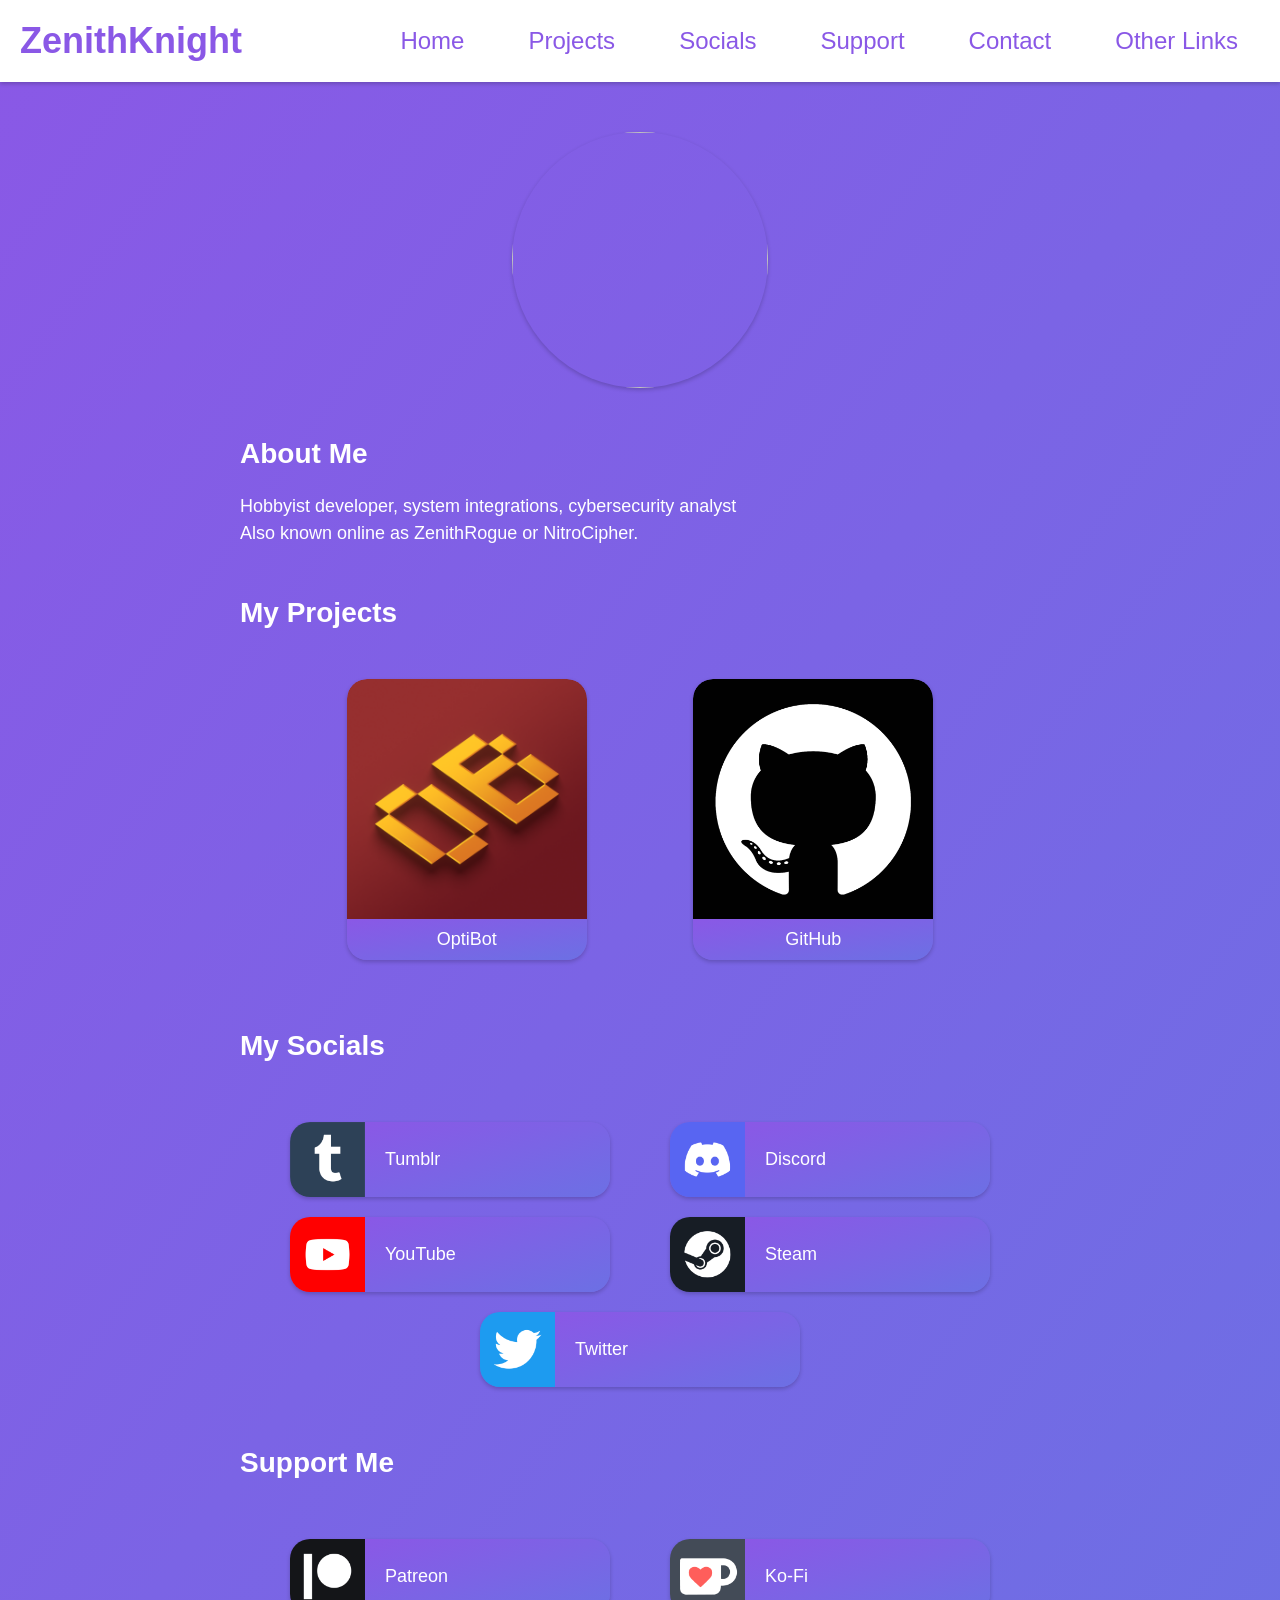
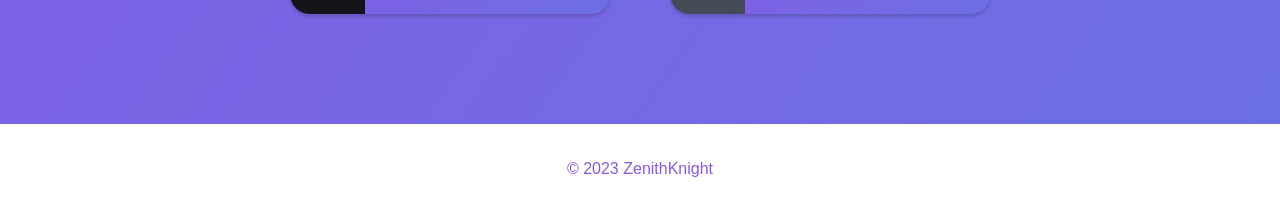
==== index.html @ 20928aa7 "Fix nav link to socials" ====
<html>
  <head>
    <link href="./style.css" rel="stylesheet" type="text/css"/>
    <link rel="icon" href="https://github.com/ZenithRogue.png?128">
    <meta charSet="UTF-8"/>
    <title>Zenith's Profile</title>
  </head>
  <body>
    <header>
      <h1>ZenithKnight</h1>
      <nav>
        <ul>
          <li><a href="#">Home</a></li>
          <li><a href="#projects">Projects</a></li>
          <li><a href="#socials">Socials</a></li>
          <li><a href="#support">Support</a></li>
          <li><a href="mailto:nitrocipher@gmail.com">Contact</a></li>
          <li><a href="https://ferret.page/Zenith">Other Links</a></li>
        </ul>
      </nav>
    </header>
    <main>
      <img class="profile-picture" src="https://github.com/ZenithRogue.png?size=1024">
      <h2>About Me</h2>
      <p>Hobbyist developer, system integrations, cybersecurity analyst
        Also known online as ZenithRogue or NitroCipher.</p>
      <h2 id="projects">My Projects</h2>
      <div class="projects-container">
        <div class="project-box">
          <img src="./assets/icons/optibot.png" alt="OptiBot Logo">
          <div class="project-footer">OptiBot</div>
          <div class="project-description">
            A moderation and utility bot for the
            <a href="https://optifine.net/discord">OptiFine Discord Server</a>
          </div>
        </div>
        <div class="project-box">
          <img src="./assets/icons/github.png" alt="GitHub Logo">
          <div class="project-footer">GitHub</div>
          <div class="project-description">
            You can find more miscellaneous projects by checking out my
            <a href="https://github.com/ZenithRogue">GitHub profile</a>
          </div>
        </div>
      </div>
      <h2 id="socials">My Socials</h2>
      <div class="social-container">
        <div class="social-box">
          <img alt="Tumblr Logo" src="./assets/icons/tumblr.png">
          <div class="social-label">Tumblr</div>
          <div class="social-description">
            My main social, lots of dorky posts: <a href="https://tumblr.com/zenithknight">@zenithknight</a>
          </div>
        </div>
        <div class="social-box">
          <img alt="Discord Logo" src="./assets/icons/discord.png">
          <div class="social-label">Discord</div>
          <div class="social-description">
            On Discord: <a href="https://discord.com">@zenithknight</a>
          </div>
        </div>
        <div class="social-box">
          <img alt="YouTube Logo" src="./assets/icons/youtube.png">
          <div class="social-label">YouTube</div>
          <div class="social-description">
            Post random videos here, that's about it: <a href="https://www.youtube.com/@zenithknight">@ZenithKnight</a>
          </div>
        </div>
        <div class="social-box">
          <img alt="Steam Logo" src="./assets/icons/steam.png">
          <div class="social-label">Steam</div>
          <div class="social-description">
            Buy me games, lol: <a href="https://steamcommunity.com/id/ZenithRogue/">@ZenithRogue</a>
          </div>
        </div>
        <div class="social-box">
          <img alt="Twitter Logo" src="./assets/icons/twitter.png">
          <div class="social-label">Twitter</div>
          <div class="social-description">
            Now defunct. Got tired of the melon man :/ <a href="https://twitter.com/zenithknight">@ZenithKnight</a>
          </div>
        </div>
      </div>
      <h2 id="support">Support Me</h2>
      <div class="social-container">
        <div class="social-box">
          <img alt="Patreon Logo" src="./assets/icons/patreon.png">
          <div class="social-label">Patreon</div>
          <div class="social-description">
            If you want to support me I guess: <a href="https://www.patreon.com/zenithknight">@ZenithKnight</a>
          </div>
        </div>
        <div class="social-box">
          <img alt="Ko-Fi Logo" src="./assets/icons/ko-fi.png">
          <div class="social-label">Ko-Fi</div>
          <div class="social-description">
            Buy me a coffee! <a href="https://ko-fi.com/zenithknight">@zenithknight</a>
          </div>
        </div>
      </div>
    </main>
    <footer>
      <p>© 2023 ZenithKnight</p>
    </footer>
  </body>
</html>
---- style.css ----
:root {
  --primary-color: #8a58e6;
  --secondary-color: #6c70e4;
  --light-color: #fff;
  --dark-color: rgba(0, 0, 0, 0.8);
  --box-shadow: 0 2px 4px rgba(0, 0, 0, 0.2);
  --border-radius: 20px;
  --transition-speed: all 0.3s ease-in-out;
  --gradient: linear-gradient(to bottom right, var(--primary-color), var(--secondary-color));
  font-family: "HelveticaNeue-Light", "Helvetica Neue Light", "Helvetica Neue", 
  Helvetica, Arial, "Lucida Grande", sans-serif;
}

* {
/*   border: 1px solid red; */
}

body {
  background: var(--gradient);
  color: var(--light-color);
  margin: 0;
}

header {
  padding: 20px;
  display: flex;
  justify-content: space-between;
  align-items: center;
  background: var(--light-color);
  box-shadow: var(--box-shadow);
}

a { 
  text-decoration: none;
  color:var(--primary-color); 
}

a:hover { 
  text-decoration: underline;
  color:var(--primary-color); 
}

header h1 {
  color: var(--primary-color);
  font-size: 36px;
  margin: 0;
}

nav ul {
  list-style: none;
  margin: 0;
  padding: 0;
  display: flex;
}

nav li {
  margin-left: 20px;
}

nav li:first-child {
  margin-left: 0;
}

nav a {
  color: var(--primary-color);
  text-decoration: none;
  font-size: 24px;
  border: 2px solid var(--light-color);
  border-radius: var(--border-radius);
  padding: 10px 20px;
  transition: var(--transition-speed);
}

nav a:hover {
  border-color: var(--primary-color);
  color: var(--primary-color);
}

main {
  padding: 50px;
  max-width: 800px;
  margin: 0 auto;
  min-height: calc(100% - 322px);
}

main .profile-picture {
  border-radius: 50%;
  width: 256px;
  height: auto;
  box-shadow: var(--box-shadow);
  margin: 0 auto;
  display: block;
}

main h2 {
  font-size: 28px;
  margin-top: 50px;
}

main p {
  font-size: 18px;
  line-height: 1.5;
  margin-bottom: 30px;
  white-space: pre-line;
}

.projects-container {
  display: flex;
  justify-content: space-evenly;
  margin-top: 50px;
  flex-wrap: wrap;
}

.project-box {
  border-radius: var(--border-radius);
  box-shadow: var(--box-shadow);
  width: 30%;
  position: relative;
  overflow: hidden;
  transition: var(--transition-speed);
  margin-bottom: 20px;
}

.project-box img {
  width: 100%;
  height: auto;
  display: block;
  border-radius: var(--border-radius) var(--border-radius) 0 0;
}

.project-footer {
  background: var(--gradient);;
  color: var(--light-color);
  font-size: 18px;
  padding: 10px 20px;
  border-radius: 0 0 var(--border-radius) var(--border-radius);
  text-align: center;
}

.project-description {
  background: var(--dark-color);
  color: var(--light-color);
  position: absolute;
  bottom: -100%;
  left: 0;
  right: 0;
  padding: 20px;
  transition: var(--transition-speed);
}

.project-description p {
  font-size: 16px;
  line-height: 1.5;
  margin: 0;
}

.project-box:hover {
  transform: translateY(-10px);
  box-shadow: 0 6px 12px rgba(0, 0, 0, 0.3);
}

.project-box:hover .project-description {
  bottom: 0;
}

.social-container {
  display: flex;
  justify-content: space-evenly;
  margin-top: 50px;
  flex-wrap: wrap;
}

.social-box {
  border-radius: var(--border-radius);
  overflow: hidden;
  display: flex;
  width: 40%;
  box-shadow: var(--box-shadow);
  position: relative;
  height: 75px;
  margin: 10px;
  transition: var(--transition-speed);
}

.social-box:hover {
  transform: translateY(-10px);
  box-shadow: 0 6px 12px rgba(0, 0, 0, 0.3);
}

.social-box img {
  height: 75px;
}

.social-label {
  background: var(--gradient);
  color: var(--light-color);
  width: 100%;
  padding: 10px 20px;
  font-size: 18px;
  align-items: center;
  display: flex;
}

.social-description {
  background: var(--dark-color);
  color: var(--light-color);
  position: absolute;
  bottom: -150%;
  left: 0;
  right: 0;
  padding: 20px;
  transition: var(--transition-speed);
}

.social-box:hover .social-description {
  bottom: 0;
}

footer {
  background: var(--light-color);
  color: var(--primary-color);
  font-size: 16px;
  padding: 20px;
  text-align: center;
  margin-top: 50px;
}

footer a {
  color: var(--light-color);
  text-decoration: none;
  border-bottom: 1px solid var(--light-color);
  transition: var(--transition-speed);
}

footer a:hover {
  color: var(--secondary-color);
  border-bottom: 1px solid var(--secondary-color);
}
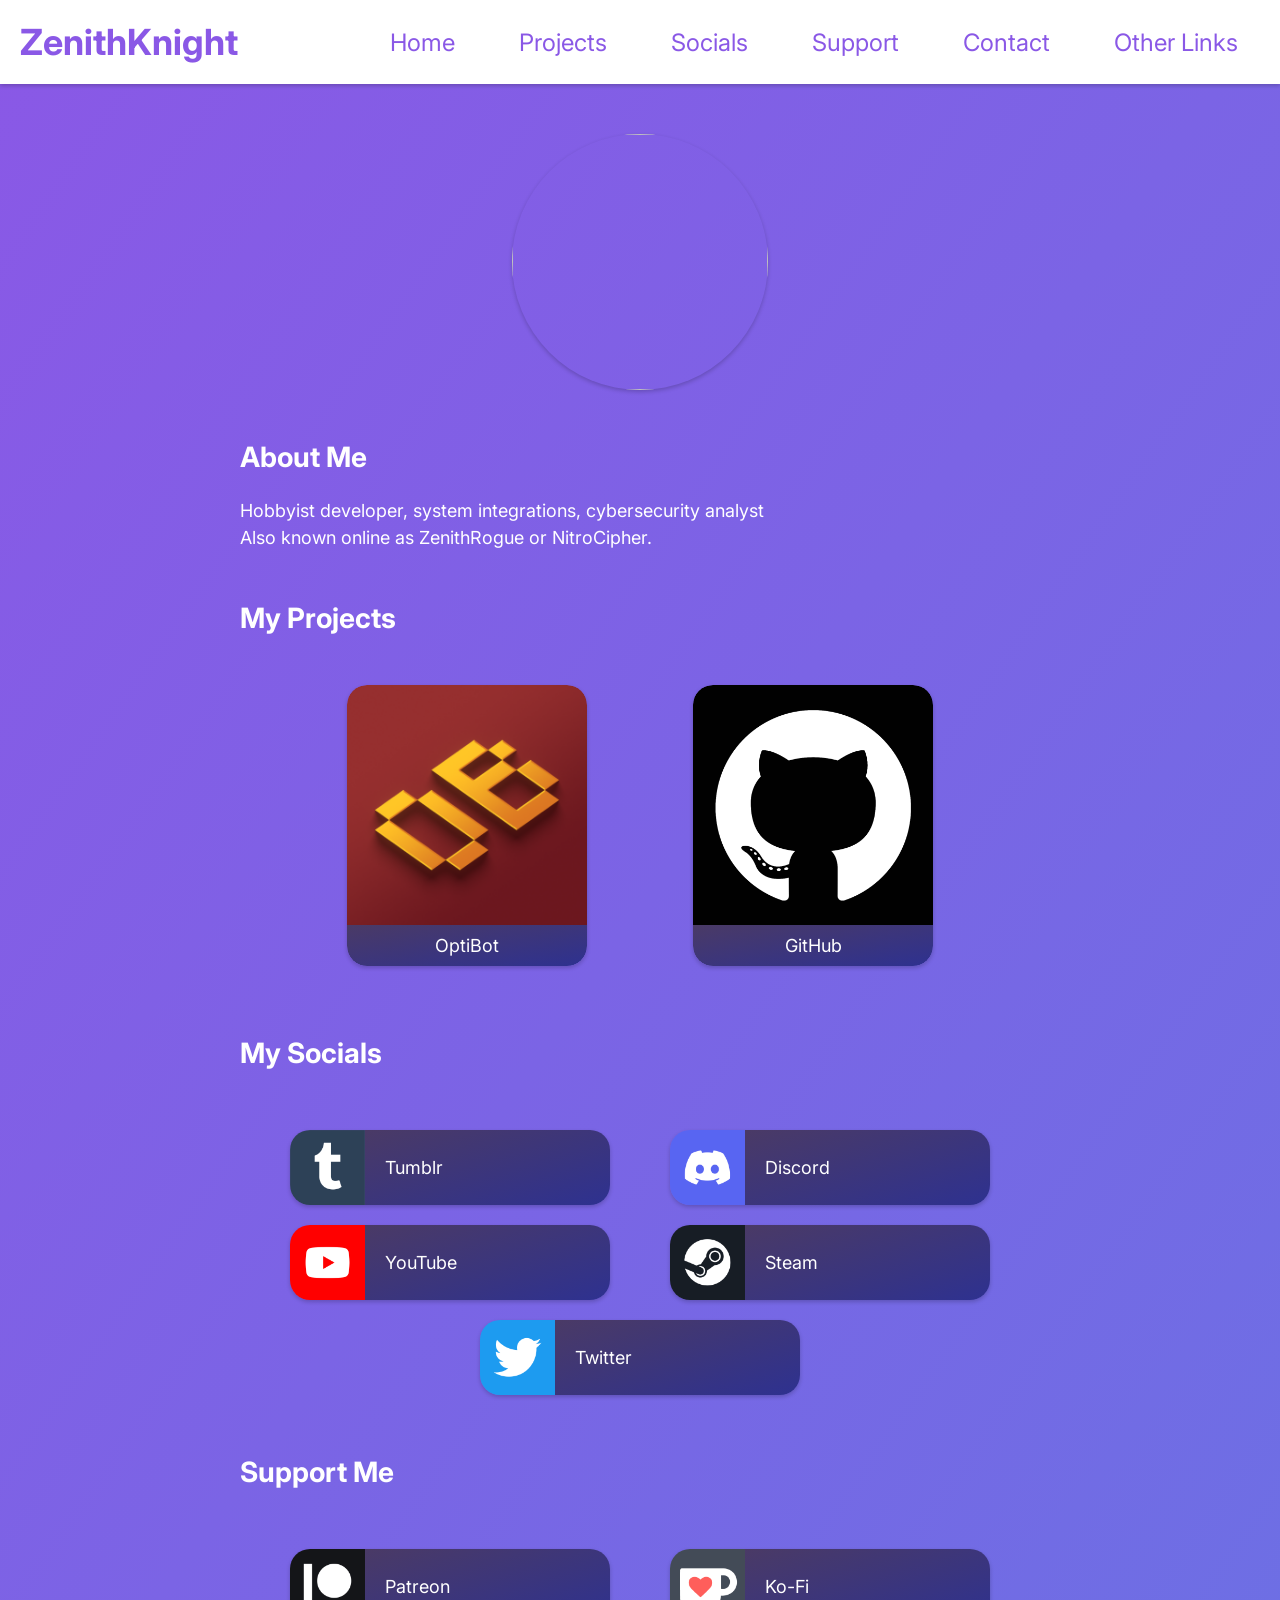
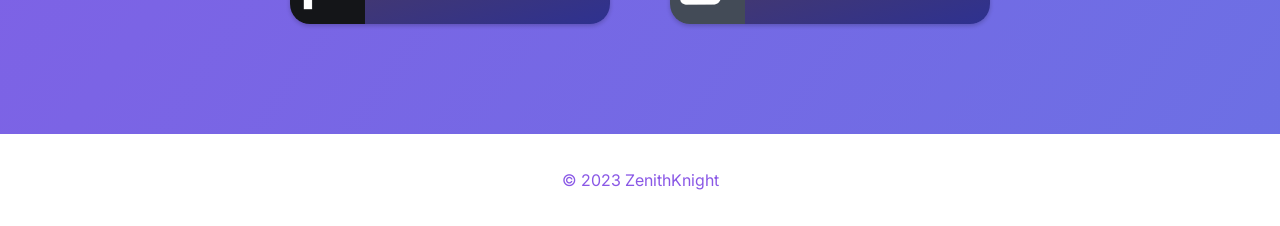
==== commit ce5ed246: "Fonts" ====
--- a/index.html
+++ b/index.html
@@ -1,6 +1,9 @@
 <html>
   <head>
     <link href="./style.css" rel="stylesheet" type="text/css"/>
+    <link rel="preconnect" href="https://fonts.googleapis.com">
+    <link rel="preconnect" href="https://fonts.gstatic.com" crossorigin>
+    <link href="https://fonts.googleapis.com/css2?family=Inter:wght@300;700&display=swap" rel="stylesheet">
     <link rel="icon" href="https://github.com/ZenithRogue.png?128">
     <meta charSet="UTF-8"/>
     <title>Zenith's Profile</title>
--- a/style.css
+++ b/style.css
@@ -1,238 +1,238 @@
-:root {
-  --primary-color: #8a58e6;
-  --secondary-color: #6c70e4;
-  --light-color: #fff;
-  --dark-color: rgba(0, 0, 0, 0.8);
-  --box-shadow: 0 2px 4px rgba(0, 0, 0, 0.2);
-  --border-radius: 20px;
-  --transition-speed: all 0.3s ease-in-out;
-  --gradient: linear-gradient(to bottom right, var(--primary-color), var(--secondary-color));
-  font-family: "HelveticaNeue-Light", "Helvetica Neue Light", "Helvetica Neue", 
-  Helvetica, Arial, "Lucida Grande", sans-serif;
-}
-
-* {
-/*   border: 1px solid red; */
-}
-
-body {
-  background: var(--gradient);
-  color: var(--light-color);
-  margin: 0;
-}
-
-header {
-  padding: 20px;
-  display: flex;
-  justify-content: space-between;
-  align-items: center;
-  background: var(--light-color);
-  box-shadow: var(--box-shadow);
-}
-
-a { 
-  text-decoration: none;
-  color:var(--primary-color); 
-}
-
-a:hover { 
-  text-decoration: underline;
-  color:var(--primary-color); 
-}
-
-header h1 {
-  color: var(--primary-color);
-  font-size: 36px;
-  margin: 0;
-}
-
-nav ul {
-  list-style: none;
-  margin: 0;
-  padding: 0;
-  display: flex;
-}
-
-nav li {
-  margin-left: 20px;
-}
-
-nav li:first-child {
-  margin-left: 0;
-}
-
-nav a {
-  color: var(--primary-color);
-  text-decoration: none;
-  font-size: 24px;
-  border: 2px solid var(--light-color);
-  border-radius: var(--border-radius);
-  padding: 10px 20px;
-  transition: var(--transition-speed);
-}
-
-nav a:hover {
-  border-color: var(--primary-color);
-  color: var(--primary-color);
-}
-
-main {
-  padding: 50px;
-  max-width: 800px;
-  margin: 0 auto;
-  min-height: calc(100% - 322px);
-}
-
-main .profile-picture {
-  border-radius: 50%;
-  width: 256px;
-  height: auto;
-  box-shadow: var(--box-shadow);
-  margin: 0 auto;
-  display: block;
-}
-
-main h2 {
-  font-size: 28px;
-  margin-top: 50px;
-}
-
-main p {
-  font-size: 18px;
-  line-height: 1.5;
-  margin-bottom: 30px;
-  white-space: pre-line;
-}
-
-.projects-container {
-  display: flex;
-  justify-content: space-evenly;
-  margin-top: 50px;
-  flex-wrap: wrap;
-}
-
-.project-box {
-  border-radius: var(--border-radius);
-  box-shadow: var(--box-shadow);
-  width: 30%;
-  position: relative;
-  overflow: hidden;
-  transition: var(--transition-speed);
-  margin-bottom: 20px;
-}
-
-.project-box img {
-  width: 100%;
-  height: auto;
-  display: block;
-  border-radius: var(--border-radius) var(--border-radius) 0 0;
-}
-
-.project-footer {
-  background: var(--gradient);;
-  color: var(--light-color);
-  font-size: 18px;
-  padding: 10px 20px;
-  border-radius: 0 0 var(--border-radius) var(--border-radius);
-  text-align: center;
-}
-
-.project-description {
-  background: var(--dark-color);
-  color: var(--light-color);
-  position: absolute;
-  bottom: -100%;
-  left: 0;
-  right: 0;
-  padding: 20px;
-  transition: var(--transition-speed);
-}
-
-.project-description p {
-  font-size: 16px;
-  line-height: 1.5;
-  margin: 0;
-}
-
-.project-box:hover {
-  transform: translateY(-10px);
-  box-shadow: 0 6px 12px rgba(0, 0, 0, 0.3);
-}
-
-.project-box:hover .project-description {
-  bottom: 0;
-}
-
-.social-container {
-  display: flex;
-  justify-content: space-evenly;
-  margin-top: 50px;
-  flex-wrap: wrap;
-}
-
-.social-box {
-  border-radius: var(--border-radius);
-  overflow: hidden;
-  display: flex;
-  width: 40%;
-  box-shadow: var(--box-shadow);
-  position: relative;
-  height: 75px;
-  margin: 10px;
-  transition: var(--transition-speed);
-}
-
-.social-box:hover {
-  transform: translateY(-10px);
-  box-shadow: 0 6px 12px rgba(0, 0, 0, 0.3);
-}
-
-.social-box img {
-  height: 75px;
-}
-
-.social-label {
-  background: var(--gradient);
-  color: var(--light-color);
-  width: 100%;
-  padding: 10px 20px;
-  font-size: 18px;
-  align-items: center;
-  display: flex;
-}
-
-.social-description {
-  background: var(--dark-color);
-  color: var(--light-color);
-  position: absolute;
-  bottom: -150%;
-  left: 0;
-  right: 0;
-  padding: 20px;
-  transition: var(--transition-speed);
-}
-
-.social-box:hover .social-description {
-  bottom: 0;
-}
-
-footer {
-  background: var(--light-color);
-  color: var(--primary-color);
-  font-size: 16px;
-  padding: 20px;
-  text-align: center;
-  margin-top: 50px;
-}
-
-footer a {
-  color: var(--light-color);
-  text-decoration: none;
-  border-bottom: 1px solid var(--light-color);
-  transition: var(--transition-speed);
-}
-
-footer a:hover {
-  color: var(--secondary-color);
-  border-bottom: 1px solid var(--secondary-color);
-}
+:root {
+  --primary-color: #8a58e6;
+  --secondary-color: #6c70e4;
+  --light-color: #fff;
+  --dark-color: rgba(0, 0, 0, 0.8);
+  --box-shadow: 0 2px 4px rgba(0, 0, 0, 0.2);
+  --border-radius: 20px;
+  --transition-speed: all 0.3s ease-in-out;
+  --gradient: linear-gradient(to bottom right, var(--primary-color), var(--secondary-color));
+  --dark-gradient: linear-gradient(to bottom right, #4a3a66, #2e3190);
+  font-family: "Inter", "HelveticaNeue-Light", "Helvetica Neue Light", "Helvetica Neue", Helvetica, Arial, "Lucida Grande", sans-serif;*/
+}
+
+* {
+/*   border: 1px solid red; */
+}
+
+body {
+  background: var(--gradient);
+  color: var(--light-color);
+  margin: 0;
+}
+
+header {
+  padding: 20px;
+  display: flex;
+  justify-content: space-between;
+  align-items: center;
+  background: var(--light-color);
+  box-shadow: var(--box-shadow);
+}
+
+a { 
+  text-decoration: none;
+  color:var(--primary-color); 
+}
+
+a:hover { 
+  text-decoration: underline;
+  color:var(--primary-color); 
+}
+
+header h1 {
+  color: var(--primary-color);
+  font-size: 36px;
+  margin: 0;
+}
+
+nav ul {
+  list-style: none;
+  margin: 0;
+  padding: 0;
+  display: flex;
+}
+
+nav li {
+  margin-left: 20px;
+}
+
+nav li:first-child {
+  margin-left: 0;
+}
+
+nav a {
+  color: var(--primary-color);
+  text-decoration: none;
+  font-size: 24px;
+  border: 2px solid var(--light-color);
+  border-radius: var(--border-radius);
+  padding: 10px 20px;
+  transition: var(--transition-speed);
+}
+
+nav a:hover {
+  border-color: var(--primary-color);
+  color: var(--primary-color);
+}
+
+main {
+  padding: 50px;
+  max-width: 800px;
+  margin: 0 auto;
+  min-height: calc(100% - 322px);
+}
+
+main .profile-picture {
+  border-radius: 50%;
+  width: 256px;
+  height: auto;
+  box-shadow: var(--box-shadow);
+  margin: 0 auto;
+  display: block;
+}
+
+main h2 {
+  font-size: 28px;
+  margin-top: 50px;
+}
+
+main p {
+  font-size: 18px;
+  line-height: 1.5;
+  margin-bottom: 30px;
+  white-space: pre-line;
+}
+
+.projects-container {
+  display: flex;
+  justify-content: space-evenly;
+  margin-top: 50px;
+  flex-wrap: wrap;
+}
+
+.project-box {
+  border-radius: var(--border-radius);
+  box-shadow: var(--box-shadow);
+  width: 30%;
+  position: relative;
+  overflow: hidden;
+  transition: var(--transition-speed);
+  margin-bottom: 20px;
+}
+
+.project-box img {
+  width: 100%;
+  height: auto;
+  display: block;
+  border-radius: var(--border-radius) var(--border-radius) 0 0;
+}
+
+.project-footer {
+  background: var(--dark-gradient);;
+  color: var(--light-color);
+  font-size: 18px;
+  padding: 10px 20px;
+  border-radius: 0 0 var(--border-radius) var(--border-radius);
+  text-align: center;
+}
+
+.project-description {
+  background: var(--dark-color);
+  color: var(--light-color);
+  position: absolute;
+  bottom: -100%;
+  left: 0;
+  right: 0;
+  padding: 20px;
+  transition: var(--transition-speed);
+}
+
+.project-description p {
+  font-size: 16px;
+  line-height: 1.5;
+  margin: 0;
+}
+
+.project-box:hover {
+  transform: translateY(-10px);
+  box-shadow: 0 6px 12px rgba(0, 0, 0, 0.3);
+}
+
+.project-box:hover .project-description {
+  bottom: 0;
+}
+
+.social-container {
+  display: flex;
+  justify-content: space-evenly;
+  margin-top: 50px;
+  flex-wrap: wrap;
+}
+
+.social-box {
+  border-radius: var(--border-radius);
+  overflow: hidden;
+  display: flex;
+  width: 40%;
+  box-shadow: var(--box-shadow);
+  position: relative;
+  height: 75px;
+  margin: 10px;
+  transition: var(--transition-speed);
+}
+
+.social-box:hover {
+  transform: translateY(-10px);
+  box-shadow: 0 6px 12px rgba(0, 0, 0, 0.3);
+}
+
+.social-box img {
+  height: 75px;
+}
+
+.social-label {
+  background: var(--dark-gradient);
+  color: var(--light-color);
+  width: 100%;
+  padding: 10px 20px;
+  font-size: 18px;
+  align-items: center;
+  display: flex;
+}
+
+.social-description {
+  background: var(--dark-color);
+  color: var(--light-color);
+  position: absolute;
+  bottom: -150%;
+  left: 0;
+  right: 0;
+  padding: 20px;
+  transition: var(--transition-speed);
+}
+
+.social-box:hover .social-description {
+  bottom: 0;
+}
+
+footer {
+  background: var(--light-color);
+  color: var(--primary-color);
+  font-size: 16px;
+  padding: 20px;
+  text-align: center;
+  margin-top: 50px;
+}
+
+footer a {
+  color: var(--light-color);
+  text-decoration: none;
+  border-bottom: 1px solid var(--light-color);
+  transition: var(--transition-speed);
+}
+
+footer a:hover {
+  color: var(--secondary-color);
+  border-bottom: 1px solid var(--secondary-color);
+}
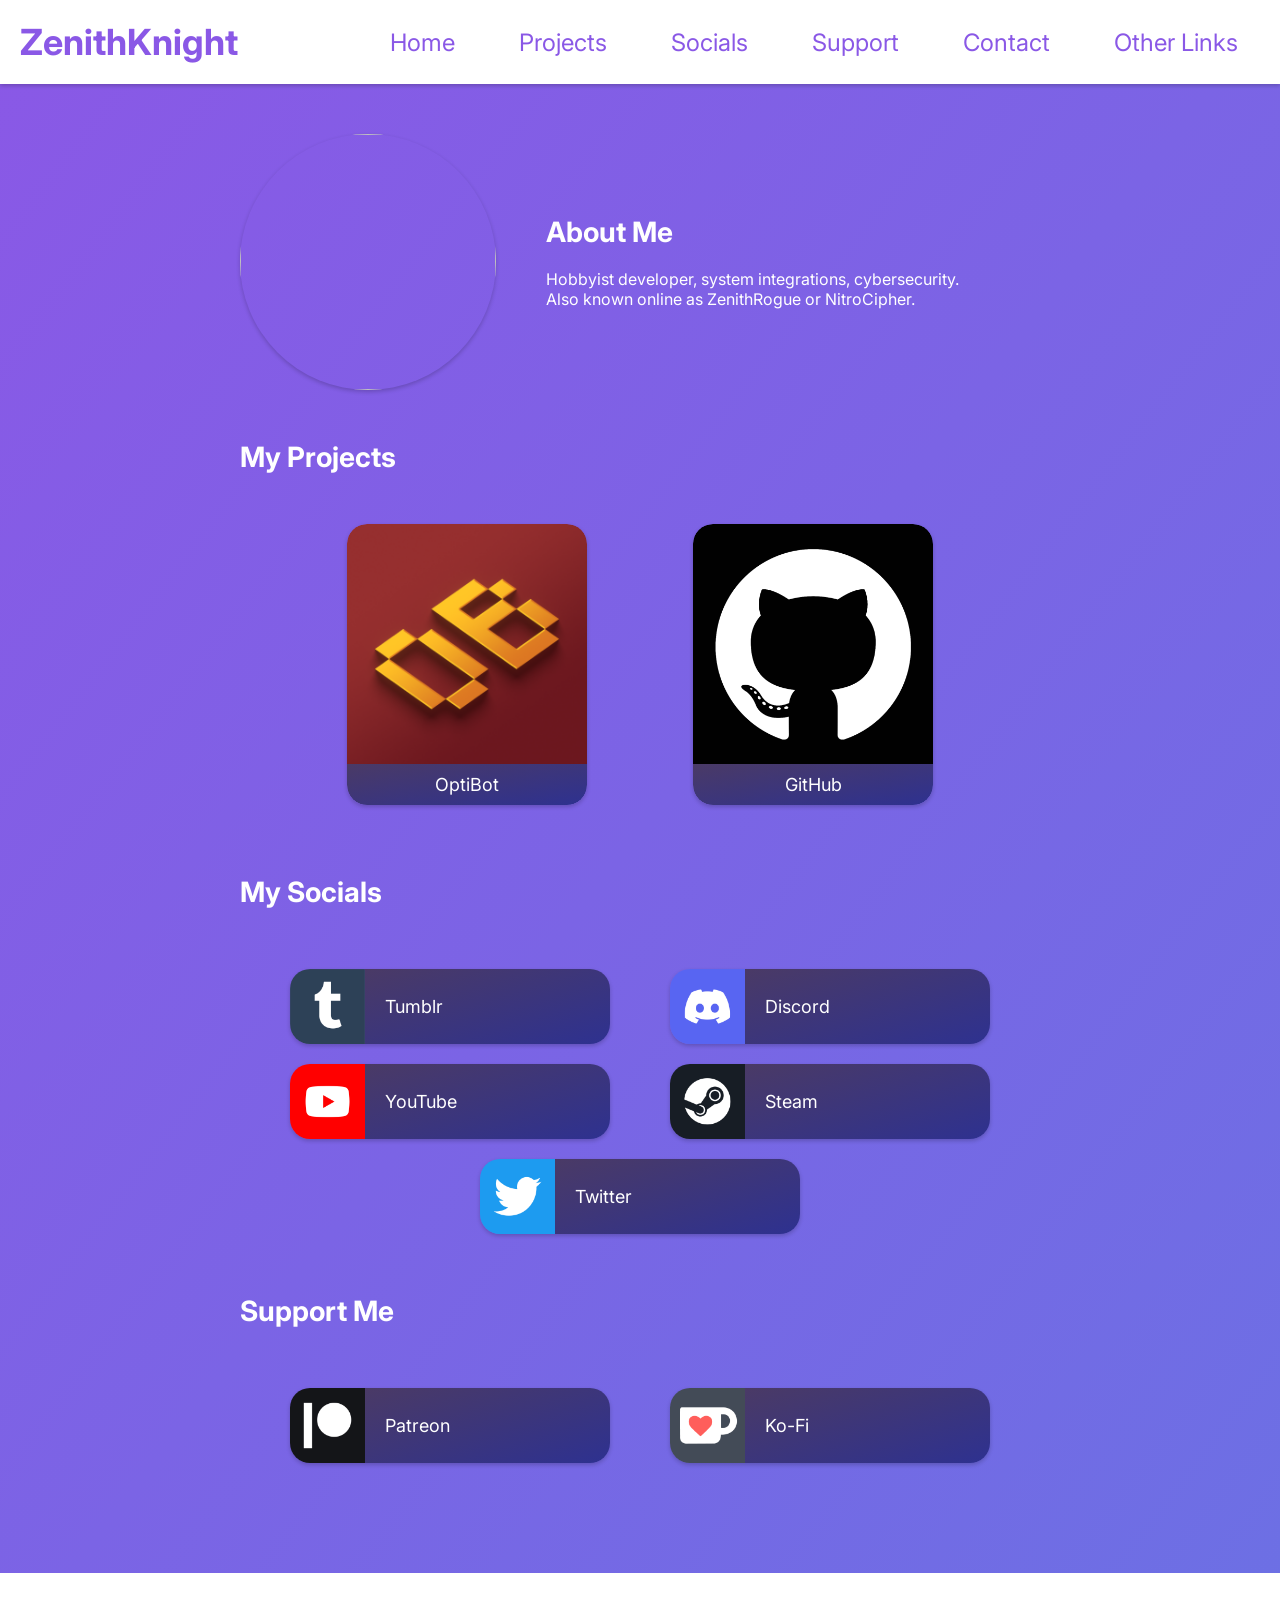
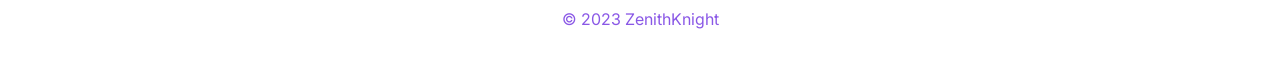
==== commit 4fd0a933: "Profile picture/image position changes" ====
--- a/index.html
+++ b/index.html
@@ -23,10 +23,13 @@
       </nav>
     </header>
     <main>
-      <img class="profile-picture" src="https://github.com/ZenithRogue.png?size=1024">
-      <h2>About Me</h2>
-      <p>Hobbyist developer, system integrations, cybersecurity analyst
-        Also known online as ZenithRogue or NitroCipher.</p>
+      <div class="about">
+        <img class="profile-picture" src="https://github.com/ZenithRogue.png?size=1024">
+        <div class="about-inner">
+          <h2>About Me</h2>
+          Hobbyist developer, system integrations, cybersecurity. Also known online as ZenithRogue or NitroCipher.
+        </div>
+      </div>
       <h2 id="projects">My Projects</h2>
       <div class="projects-container">
         <div class="project-box">
--- a/style.css
+++ b/style.css
@@ -104,6 +104,21 @@
   white-space: pre-line;
 }
 
+.about {
+  display: flex;
+  vertical-align: middle;
+}
+
+.about-inner {
+  padding: 50px;
+  align-self: center;
+}
+
+.about-inner h2 {
+  margin: auto;
+  padding-bottom: 20px;
+}
+
 .projects-container {
   display: flex;
   justify-content: space-evenly;
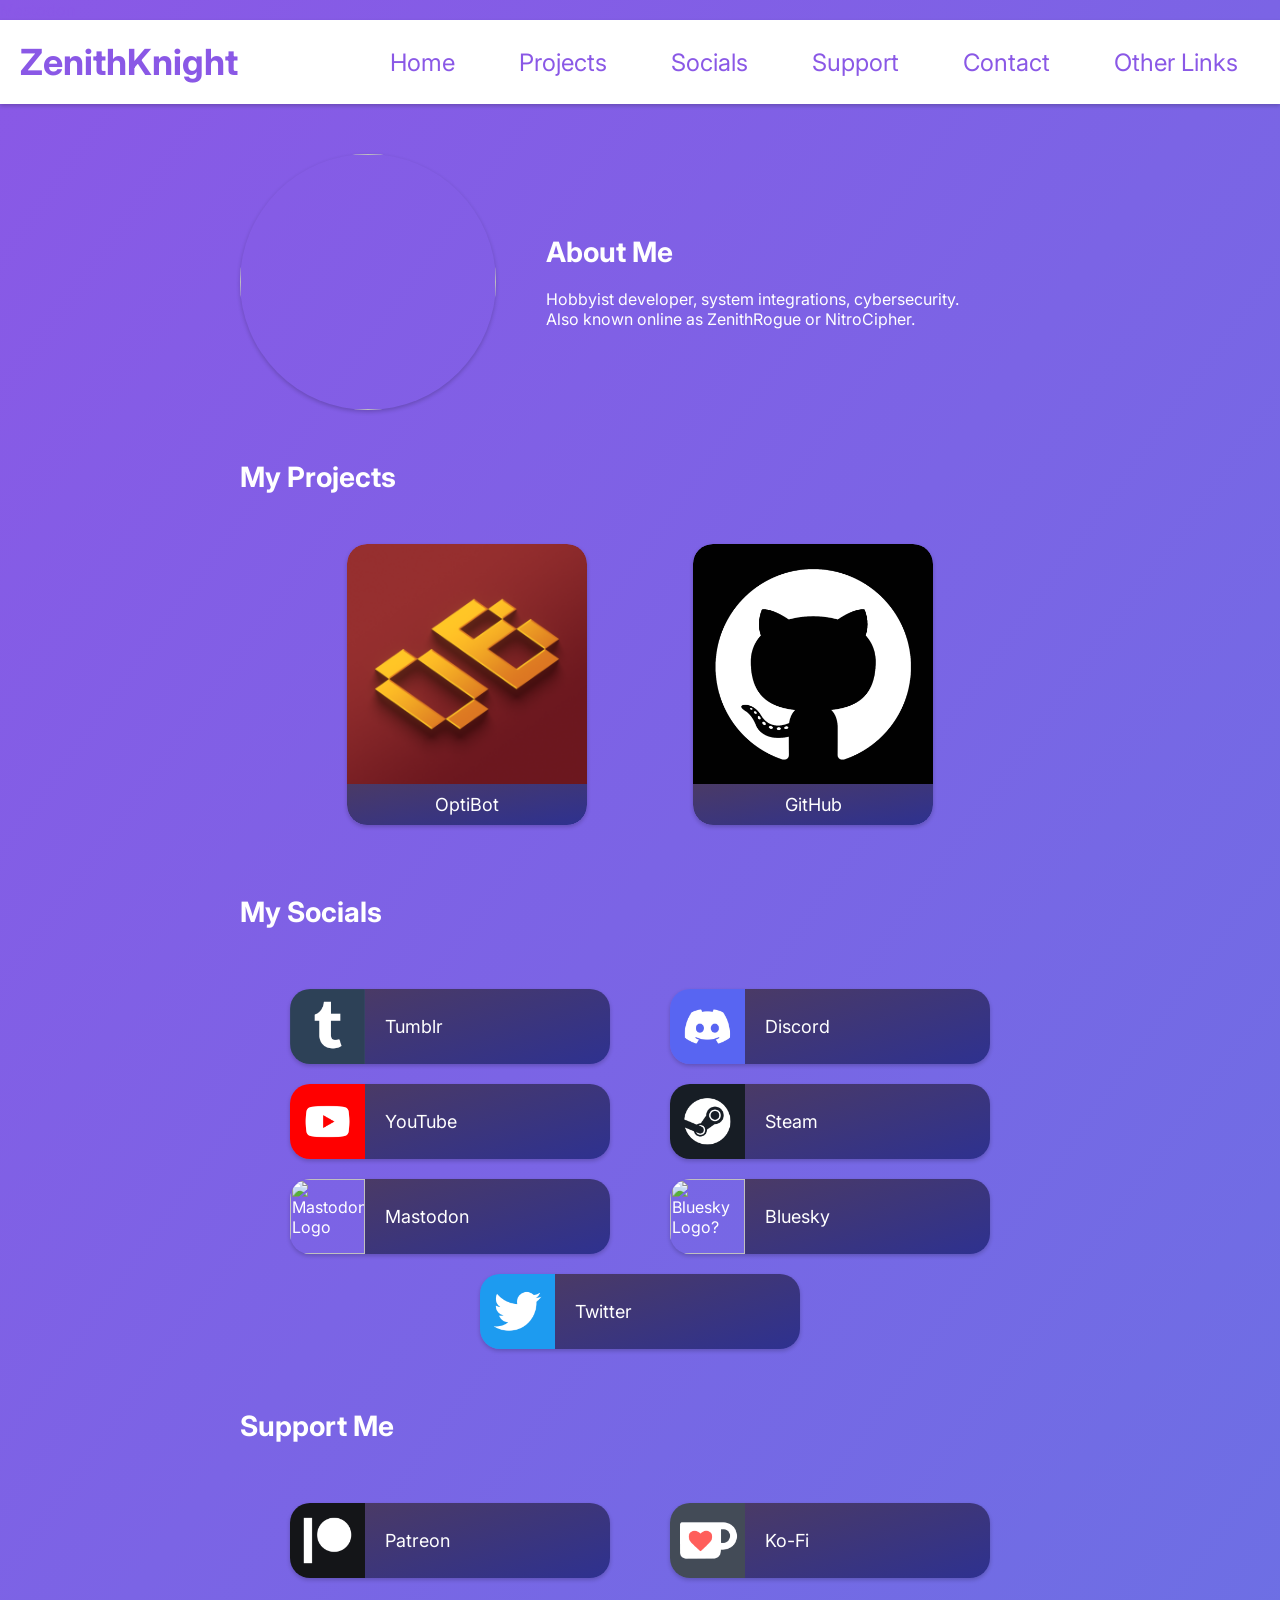
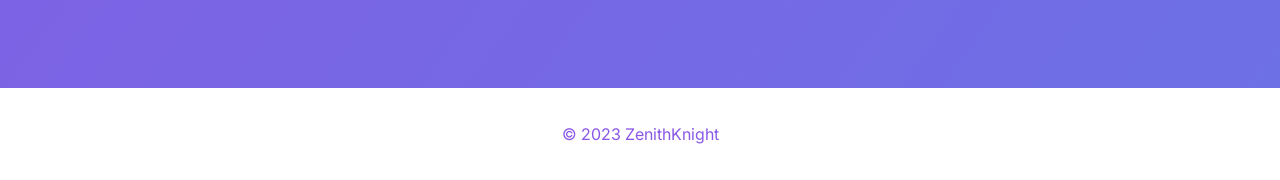
==== commit 413a1adc: "Add Mastodon and Bluesky" ====
--- a/index.html
+++ b/index.html
@@ -5,6 +5,7 @@
     <link rel="preconnect" href="https://fonts.gstatic.com" crossorigin>
     <link href="https://fonts.googleapis.com/css2?family=Inter:wght@300;700&display=swap" rel="stylesheet">
     <link rel="icon" href="https://github.com/ZenithRogue.png?128">
+    <a rel="me" href="https://mastodon.social/@zenithknight">Mastodon</a>
     <meta charSet="UTF-8"/>
     <title>Zenith's Profile</title>
   </head>
@@ -80,6 +81,18 @@
           </div>
         </div>
         <div class="social-box">
+          <img alt="Mastodon Logo" src="./assets/icons/mastodon.png">
+          <div class="social-label">Mastodon</div>
+          <div class="social-description">I don't really post here, just have it to reserve the name: <a href="https://mastodon.social/@zenithknight">@ZenithKnight</a>
+          </div>
+        </div>
+        <div class="social-box">
+          <img alt="Bluesky Logo?" src="./assets/icons/bluesky.png">
+          <div class="social-label">Bluesky</div>
+          <div class="social-description">I don't really post here, but we will see what happens: <a href="https://bsky.app/profile/zenithknig.ht">@zenithknig.ht</a>
+          </div>
+        </div>
+        <div class="social-box">
           <img alt="Twitter Logo" src="./assets/icons/twitter.png">
           <div class="social-label">Twitter</div>
           <div class="social-description">
@@ -109,4 +122,4 @@
       <p>© 2023 ZenithKnight</p>
     </footer>
   </body>
-</html>+</html>
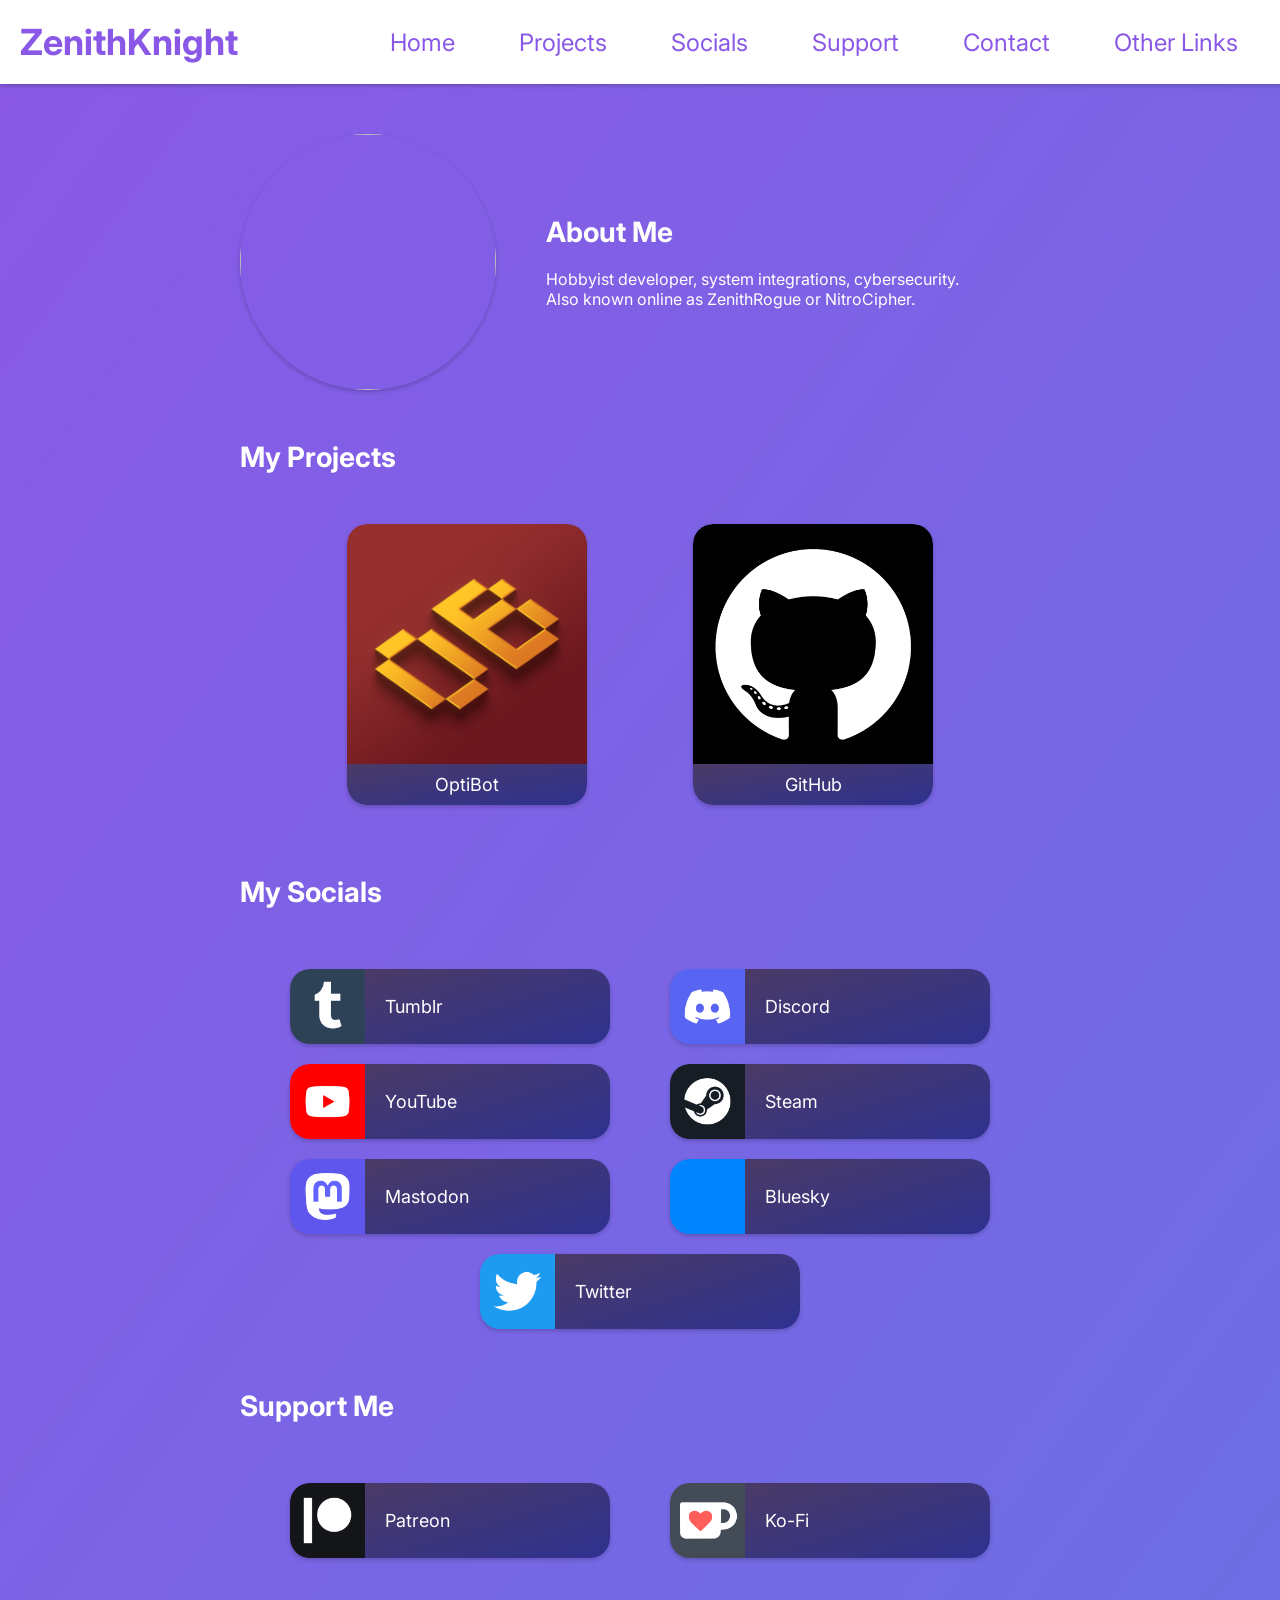
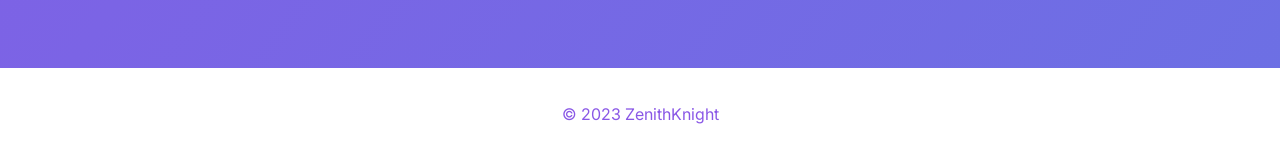
==== commit 6924442b: "damn thing lied to me" ====
--- a/index.html
+++ b/index.html
@@ -5,7 +5,7 @@
     <link rel="preconnect" href="https://fonts.gstatic.com" crossorigin>
     <link href="https://fonts.googleapis.com/css2?family=Inter:wght@300;700&display=swap" rel="stylesheet">
     <link rel="icon" href="https://github.com/ZenithRogue.png?128">
-    <a rel="me" href="https://mastodon.social/@zenithknight">Mastodon</a>
+    <a rel="me" style="display:none;" href="https://mastodon.social/@zenithknight">Mastodon</a>
     <meta charSet="UTF-8"/>
     <title>Zenith's Profile</title>
   </head>
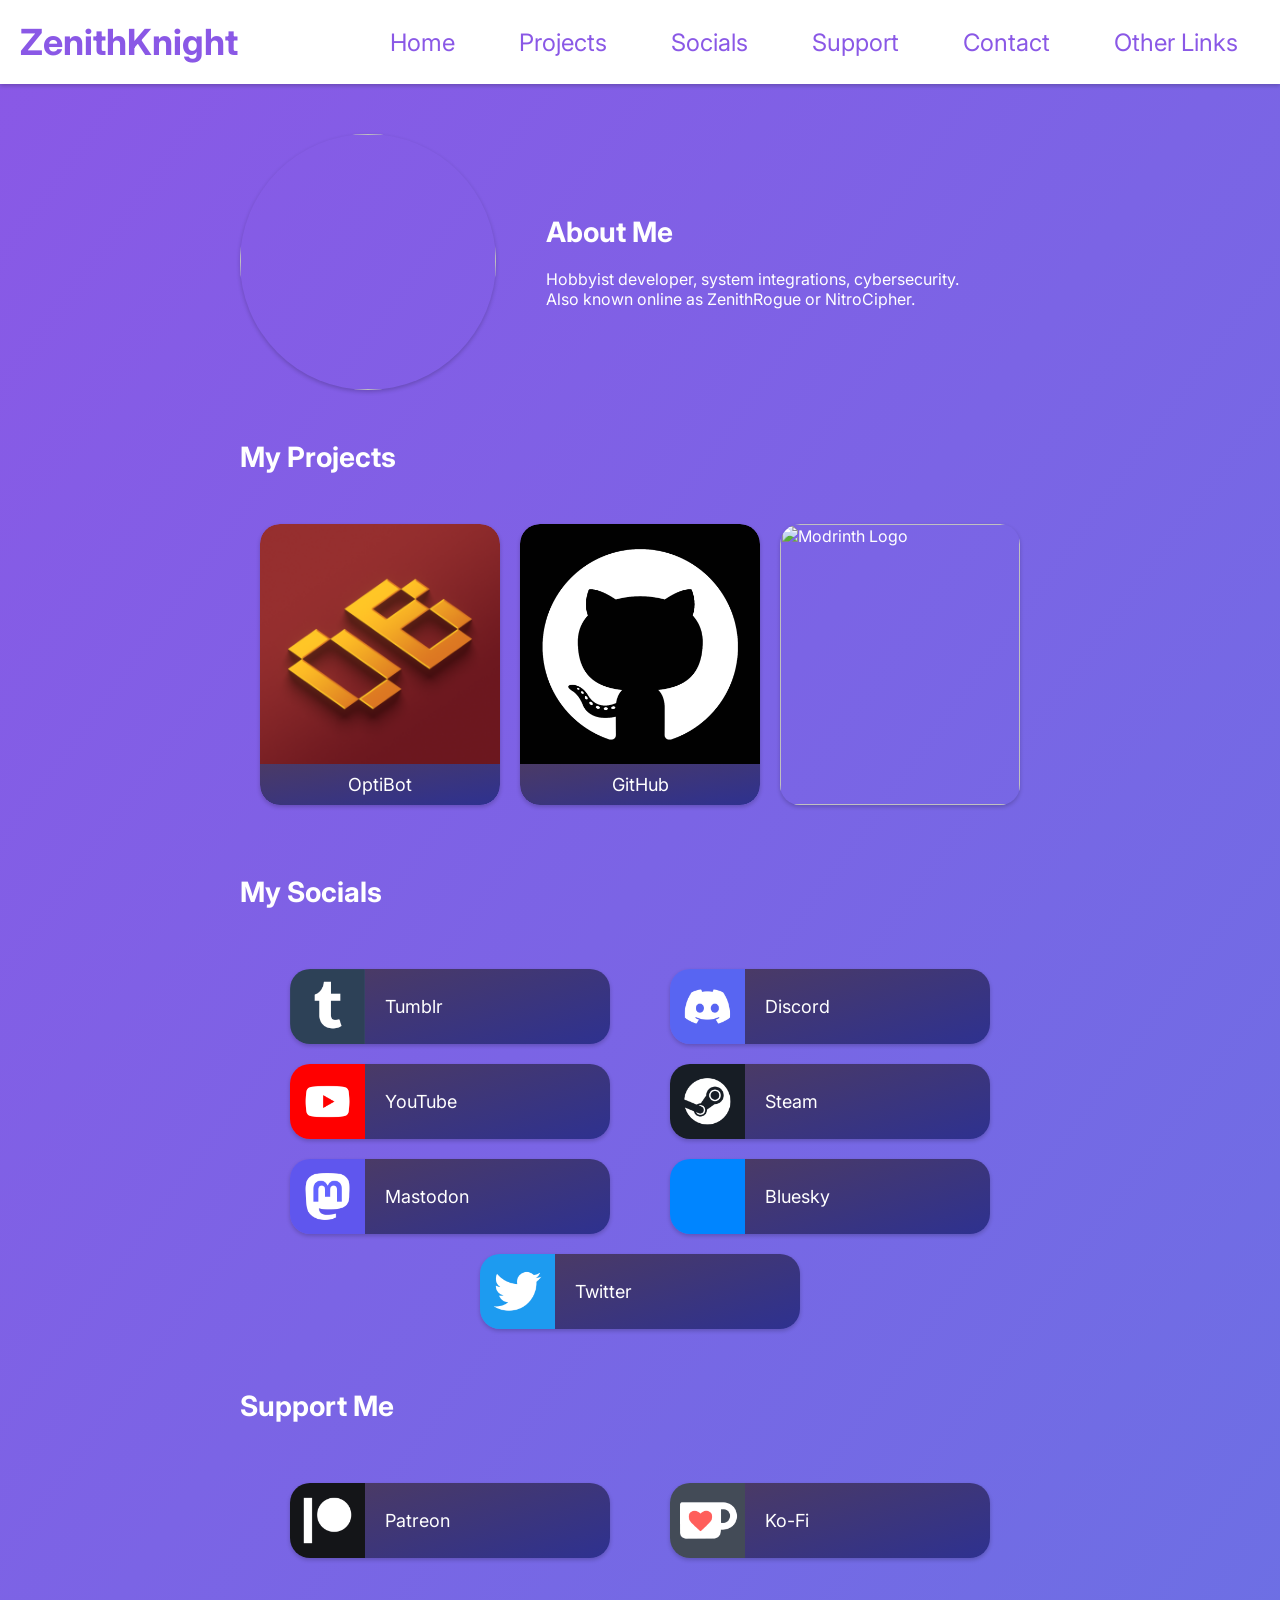
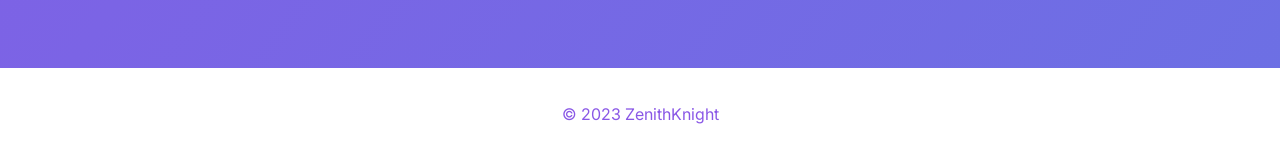
==== commit 4647cf93: "Add Modrinth" ====
--- a/index.html
+++ b/index.html
@@ -47,6 +47,14 @@
           <div class="project-description">
             You can find more miscellaneous projects by checking out my
             <a href="https://github.com/ZenithRogue">GitHub profile</a>
+          </div>
+        </div>
+        <div class="project-box">
+          <img src="./assets/icons/modrinth.png" alt="Modrinth Logo">
+          <div class="project-footer">Modrinth</div>
+          <div class="project-description">
+            For Minecraft resourcepacks/mods/etc, check out my profile on
+            <a href="https://modrinth.com/user/ZenithKnight">Modrinth</a>
           </div>
         </div>
       </div>
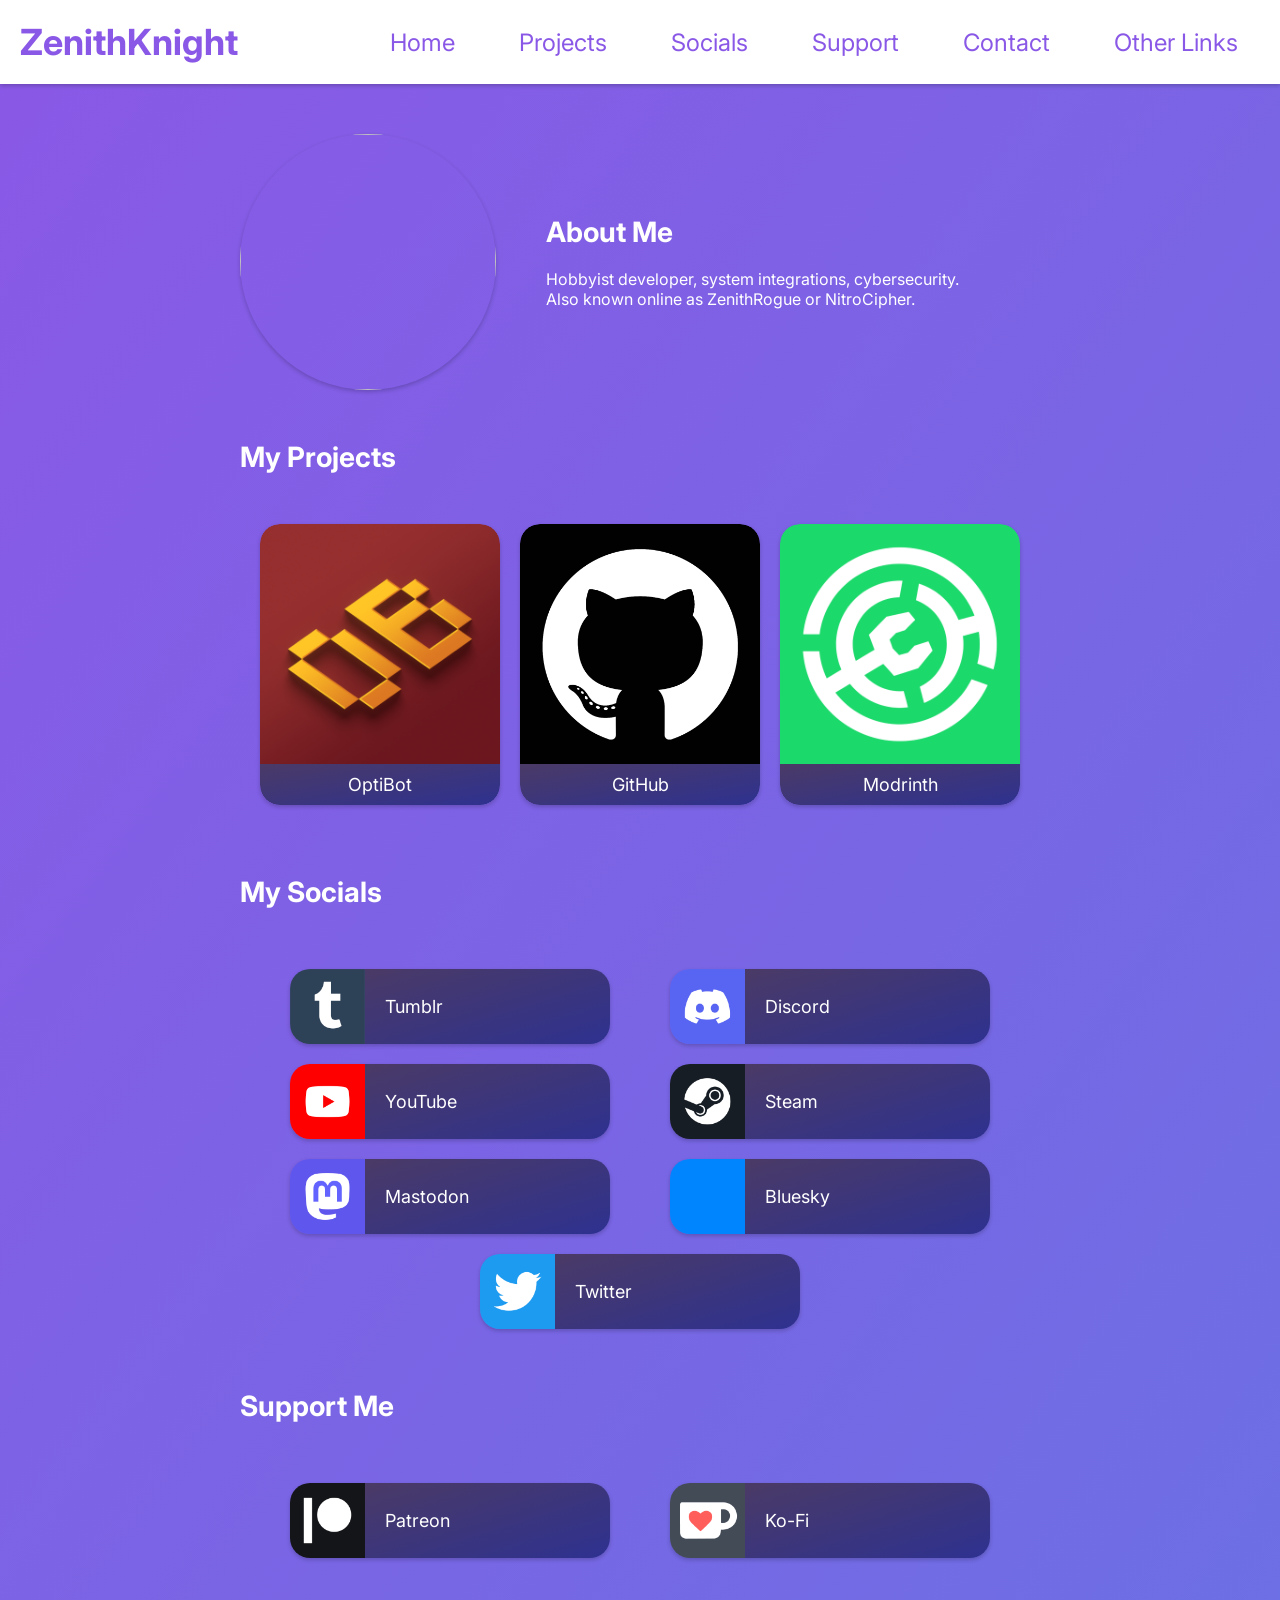
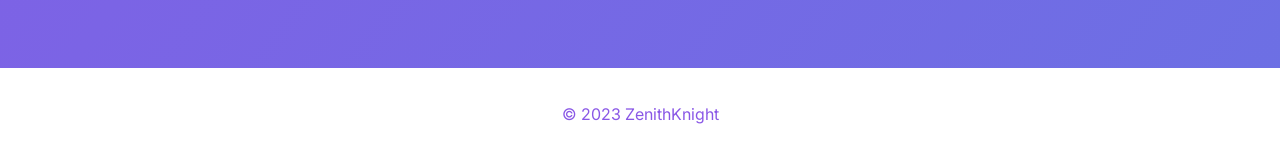
==== commit c39a37de: "Replace ferret.page with had.contact" ====
--- a/index.html
+++ b/index.html
@@ -19,7 +19,7 @@
           <li><a href="#socials">Socials</a></li>
           <li><a href="#support">Support</a></li>
           <li><a href="mailto:nitrocipher@gmail.com">Contact</a></li>
-          <li><a href="https://ferret.page/Zenith">Other Links</a></li>
+          <li><a href="https://had.contact/Zenith">Other Links</a></li>
         </ul>
       </nav>
     </header>
